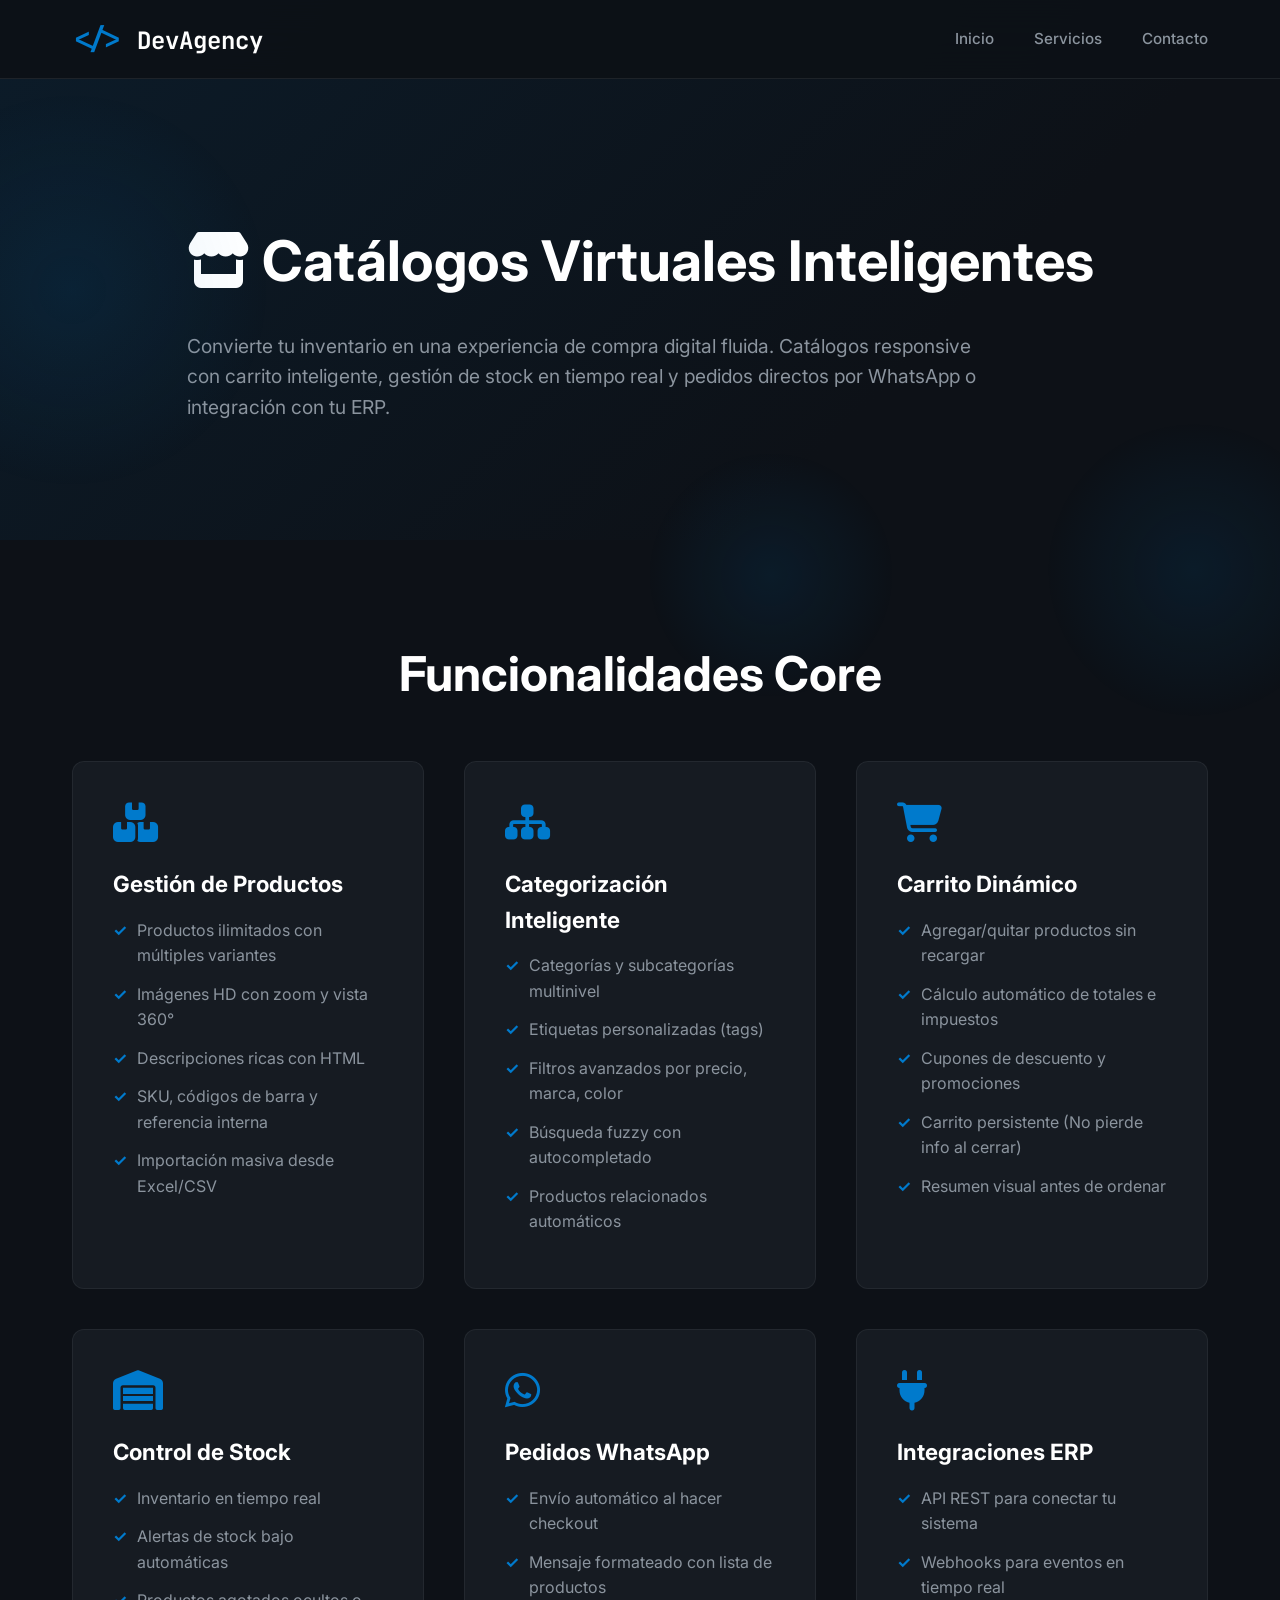
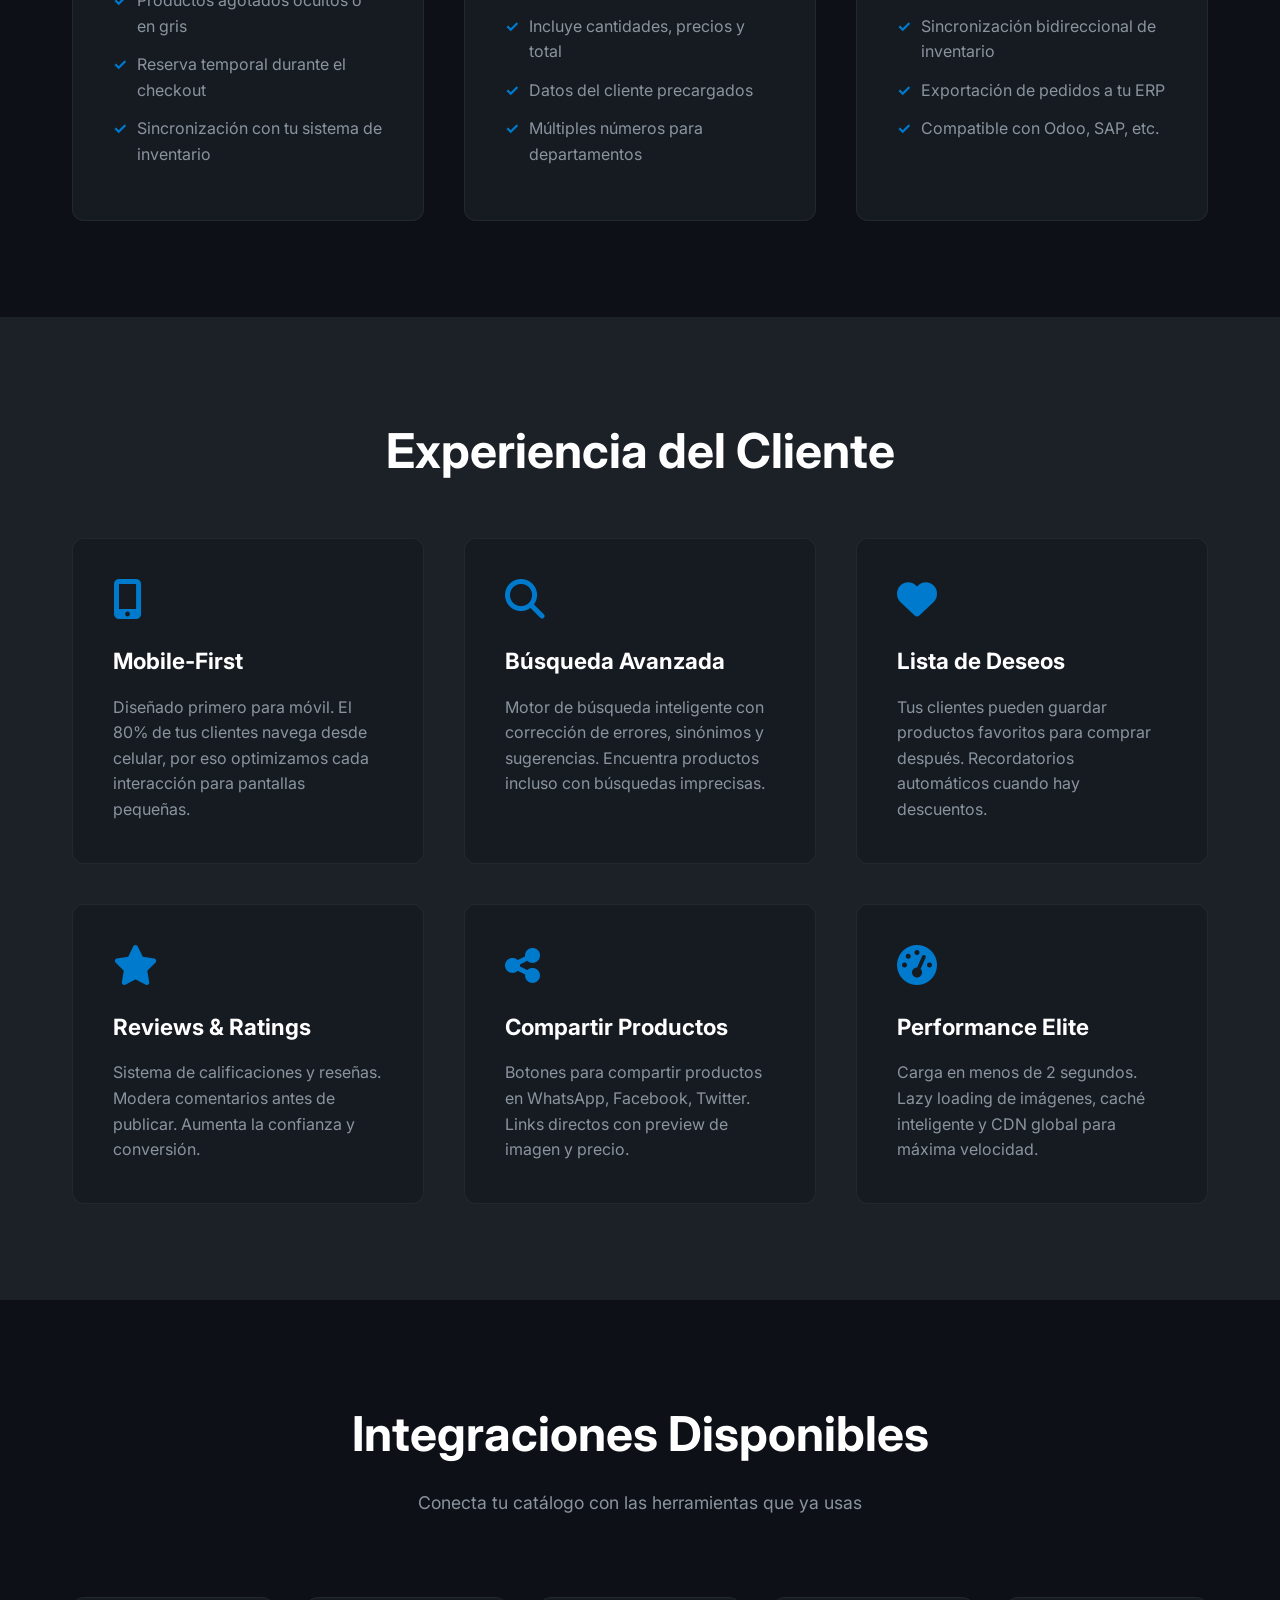
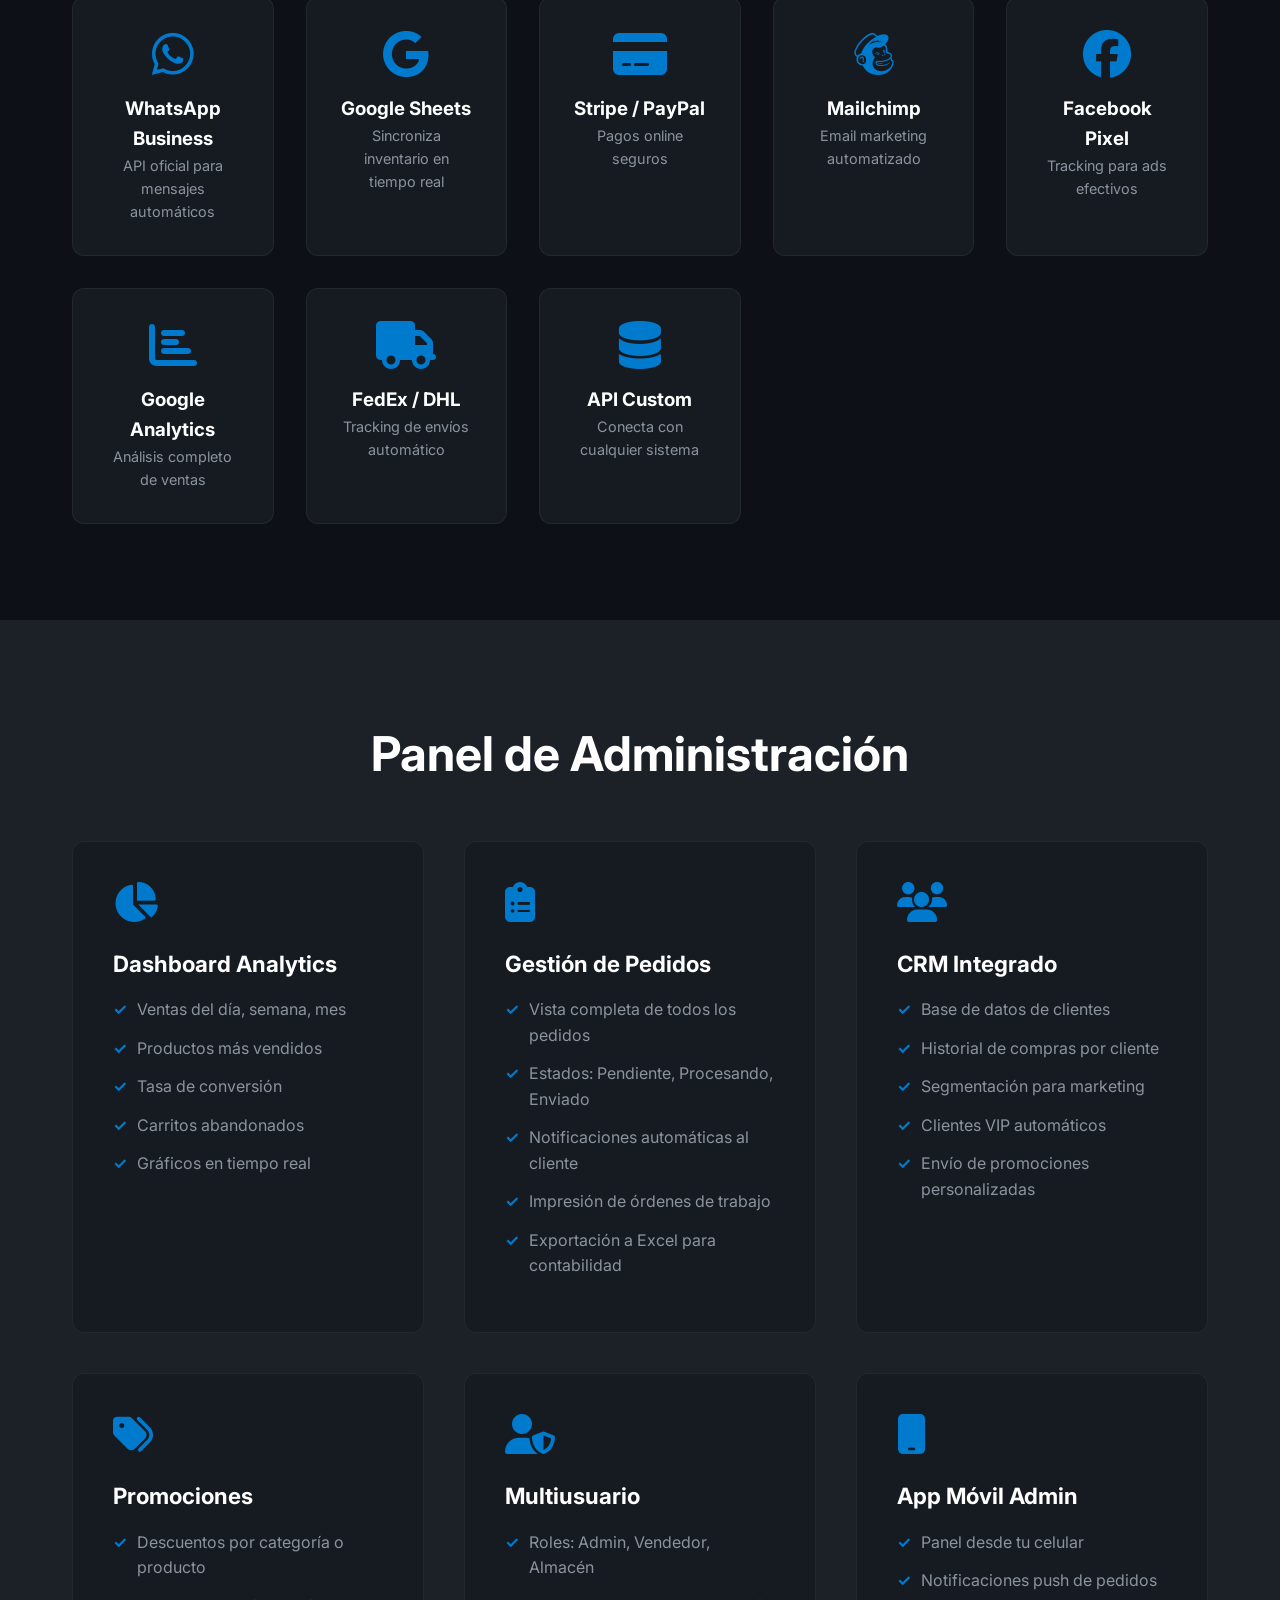
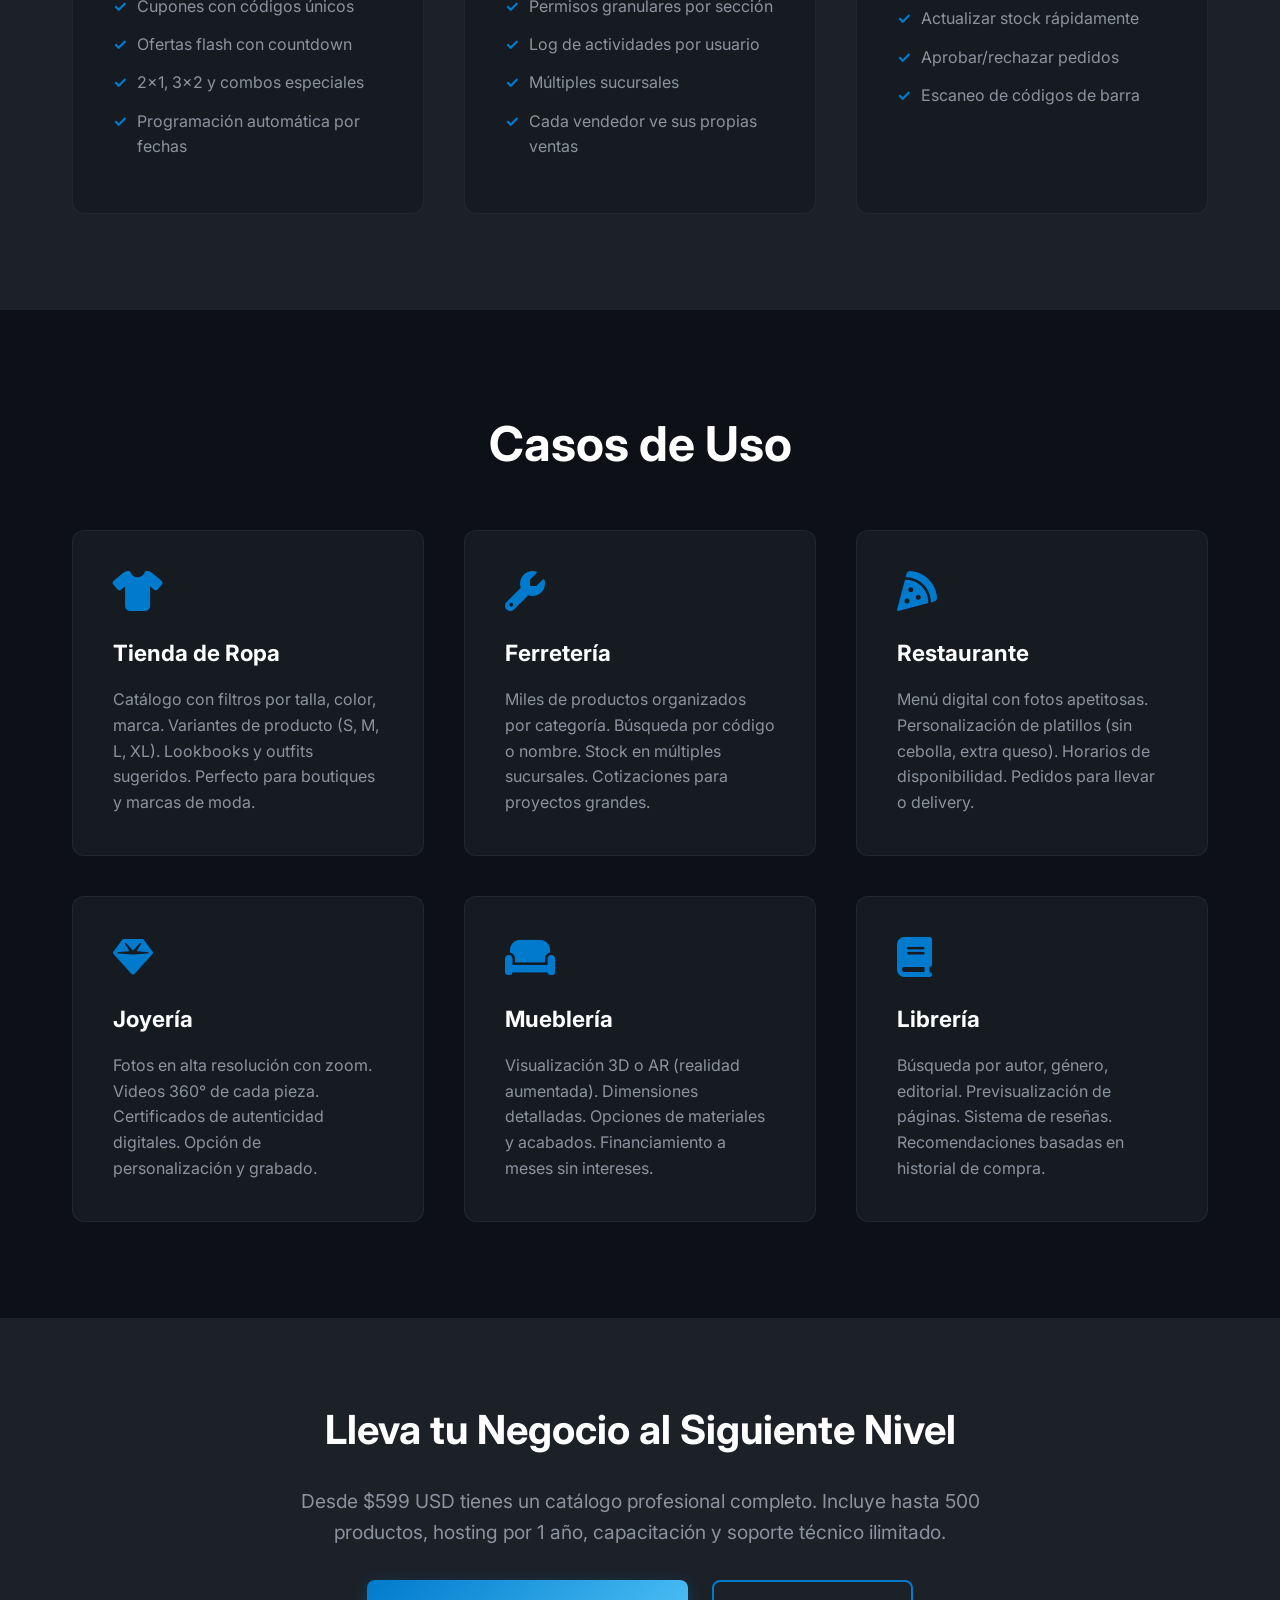
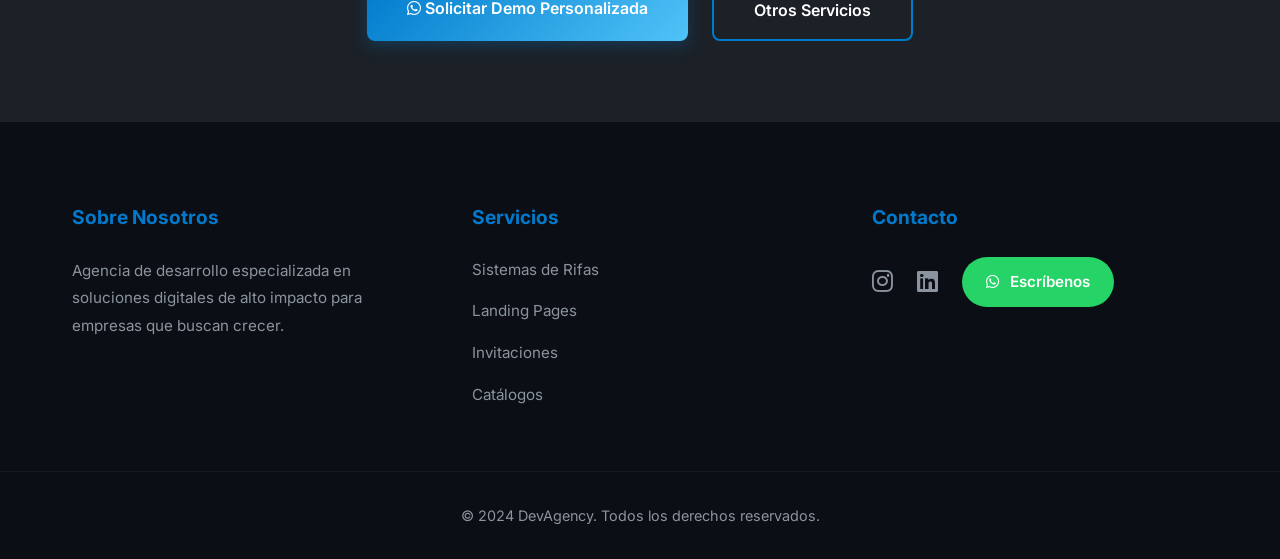
==== catalogos.html @ 26493c9b "Add files via upload" ====
<!DOCTYPE html>
<html lang="es">

<head>
    <meta charset="UTF-8">
    <meta name="viewport" content="width=device-width, initial-scale=1.0">
    <title>Catálogos Virtuales E-commerce | DevAgency</title>
    <link rel="stylesheet" href="style.css">
    <link rel="preconnect" href="https://fonts.googleapis.com">
    <link rel="preconnect" href="https://fonts.gstatic.com" crossorigin>
    <link
        href="https://fonts.googleapis.com/css2?family=Inter:wght@300;400;500;600;700;800&family=JetBrains+Mono:wght@400;700&display=swap"
        rel="stylesheet">
    <link rel="stylesheet" href="https://cdnjs.cloudflare.com/ajax/libs/font-awesome/6.4.0/css/all.min.css">
    <style>
        .service-hero {
            min-height: 60vh;
            display: flex;
            align-items: center;
            padding-top: 100px;
            background: linear-gradient(135deg, rgba(0, 122, 204, 0.1) 0%, rgba(13, 17, 23, 1) 70%);
        }

        .service-hero h1 {
            font-size: 3.5rem;
            margin-bottom: 1.5rem;
        }

        .features-section,
        .integrations-section {
            padding: 6rem 0;
        }

        .features-grid-detailed {
            display: grid;
            grid-template-columns: repeat(auto-fit, minmax(300px, 1fr));
            gap: 2.5rem;
            margin-top: 3rem;
        }

        .feature-card {
            background: var(--card-bg);
            padding: 2.5rem;
            border-radius: 12px;
            border: 1px solid rgba(48, 54, 61, 0.5);
            transition: var(--transition);
        }

        .feature-card:hover {
            border-color: var(--accent-primary);
            transform: translateY(-5px);
            box-shadow: var(--shadow-glow);
        }

        .feature-card i {
            font-size: 2.5rem;
            color: var(--accent-primary);
            margin-bottom: 1.5rem;
            display: block;
        }

        .feature-card h3 {
            font-size: 1.4rem;
            margin-bottom: 1rem;
        }

        .feature-card ul {
            list-style: none;
            padding-left: 0;
        }

        .feature-card li {
            color: var(--text-muted);
            margin-bottom: 0.8rem;
            padding-left: 1.5rem;
            position: relative;
        }

        .feature-card li::before {
            content: '✓';
            position: absolute;
            left: 0;
            color: var(--accent-primary);
            font-weight: bold;
        }

        .cta-section {
            background: var(--surface);
            padding: 5rem 0;
            text-align: center;
        }

        .cta-section h2 {
            font-size: 2.5rem;
            margin-bottom: 1.5rem;
        }

        .integration-grid {
            display: grid;
            grid-template-columns: repeat(auto-fit, minmax(200px, 1fr));
            gap: 2rem;
            margin-top: 3rem;
        }

        .integration-item {
            background: var(--card-bg);
            padding: 2rem;
            border-radius: 12px;
            text-align: center;
            border: 1px solid rgba(48, 54, 61, 0.5);
            transition: var(--transition);
        }

        .integration-item:hover {
            border-color: var(--accent-primary);
            transform: translateY(-5px);
        }

        .integration-item i {
            font-size: 3rem;
            color: var(--accent-primary);
            margin-bottom: 1rem;
        }

        @media (max-width: 768px) {
            .service-hero h1 {
                font-size: 2.5rem;
            }
        }
    </style>
</head>

<body>
    <div class="bg-shapes">
        <div class="shape shape-1"></div>
        <div class="shape shape-2"></div>
        <div class="shape shape-3"></div>
    </div>

    <header>
        <nav class="container">
            <div class="logo">
                <a href="index.html" style="text-decoration: none; color: inherit;">
                    <span class="code-icon">&lt;/&gt;</span> DevAgency
                </a>
            </div>
            <ul class="nav-links">
                <li><a href="index.html">Inicio</a></li>
                <li><a href="index.html#servicios">Servicios</a></li>
                <li><a href="index.html#contacto">Contacto</a></li>
            </ul>
        </nav>
    </header>

    <main>
        <section class="service-hero">
            <div class="container">
                <h1><i class="fas fa-store"></i> Catálogos Virtuales Inteligentes</h1>
                <p style="font-size: 1.2rem; color: var(--text-muted); max-width: 800px;">
                    Convierte tu inventario en una experiencia de compra digital fluida. Catálogos responsive con
                    carrito inteligente, gestión de stock en tiempo real y pedidos directos por WhatsApp o integración
                    con tu ERP.
                </p>
            </div>
        </section>

        <section class="features-section">
            <div class="container">
                <h2 class="section-title">Funcionalidades Core</h2>
                <div class="features-grid-detailed">
                    <div class="feature-card">
                        <i class="fas fa-boxes"></i>
                        <h3>Gestión de Productos</h3>
                        <ul>
                            <li>Productos ilimitados con múltiples variantes</li>
                            <li>Imágenes HD con zoom y vista 360°</li>
                            <li>Descripciones ricas con HTML</li>
                            <li>SKU, códigos de barra y referencia interna</li>
                            <li>Importación masiva desde Excel/CSV</li>
                        </ul>
                    </div>

                    <div class="feature-card">
                        <i class="fas fa-sitemap"></i>
                        <h3>Categorización Inteligente</h3>
                        <ul>
                            <li>Categorías y subcategorías multinivel</li>
                            <li>Etiquetas personalizadas (tags)</li>
                            <li>Filtros avanzados por precio, marca, color</li>
                            <li>Búsqueda fuzzy con autocompletado</li>
                            <li>Productos relacionados automáticos</li>
                        </ul>
                    </div>

                    <div class="feature-card">
                        <i class="fas fa-shopping-cart"></i>
                        <h3>Carrito Dinámico</h3>
                        <ul>
                            <li>Agregar/quitar productos sin recargar</li>
                            <li>Cálculo automático de totales e impuestos</li>
                            <li>Cupones de descuento y promociones</li>
                            <li>Carrito persistente (No pierde info al cerrar)</li>
                            <li>Resumen visual antes de ordenar</li>
                        </ul>
                    </div>

                    <div class="feature-card">
                        <i class="fas fa-warehouse"></i>
                        <h3>Control de Stock</h3>
                        <ul>
                            <li>Inventario en tiempo real</li>
                            <li>Alertas de stock bajo automáticas</li>
                            <li>Productos agotados ocultos o en gris</li>
                            <li>Reserva temporal durante el checkout</li>
                            <li>Sincronización con tu sistema de inventario</li>
                        </ul>
                    </div>

                    <div class="feature-card">
                        <i class="fab fa-whatsapp"></i>
                        <h3>Pedidos WhatsApp</h3>
                        <ul>
                            <li>Envío automático al hacer checkout</li>
                            <li>Mensaje formateado con lista de productos</li>
                            <li>Incluye cantidades, precios y total</li>
                            <li>Datos del cliente precargados</li>
                            <li>Múltiples números para departamentos</li>
                        </ul>
                    </div>

                    <div class="feature-card">
                        <i class="fas fa-plug"></i>
                        <h3>Integraciones ERP</h3>
                        <ul>
                            <li>API REST para conectar tu sistema</li>
                            <li>Webhooks para eventos en tiempo real</li>
                            <li>Sincronización bidireccional de inventario</li>
                            <li>Exportación de pedidos a tu ERP</li>
                            <li>Compatible con Odoo, SAP, etc.</li>
                        </ul>
                    </div>
                </div>
            </div>
        </section>

        <section class="features-section" style="background: var(--surface);">
            <div class="container">
                <h2 class="section-title">Experiencia del Cliente</h2>
                <div class="features-grid-detailed">
                    <div class="feature-card">
                        <i class="fas fa-mobile-alt"></i>
                        <h3>Mobile-First</h3>
                        <p style="color: var(--text-muted);">Diseñado primero para móvil. El 80% de tus clientes navega
                            desde celular, por eso optimizamos cada interacción para pantallas pequeñas.</p>
                    </div>

                    <div class="feature-card">
                        <i class="fas fa-search"></i>
                        <h3>Búsqueda Avanzada</h3>
                        <p style="color: var(--text-muted);">Motor de búsqueda inteligente con corrección de errores,
                            sinónimos y sugerencias. Encuentra productos incluso con búsquedas imprecisas.</p>
                    </div>

                    <div class="feature-card">
                        <i class="fas fa-heart"></i>
                        <h3>Lista de Deseos</h3>
                        <p style="color: var(--text-muted);">Tus clientes pueden guardar productos favoritos para
                            comprar después. Recordatorios automáticos cuando hay descuentos.</p>
                    </div>

                    <div class="feature-card">
                        <i class="fas fa-star"></i>
                        <h3>Reviews & Ratings</h3>
                        <p style="color: var(--text-muted);">Sistema de calificaciones y reseñas. Modera comentarios
                            antes de publicar. Aumenta la confianza y conversión.</p>
                    </div>

                    <div class="feature-card">
                        <i class="fas fa-share-alt"></i>
                        <h3>Compartir Productos</h3>
                        <p style="color: var(--text-muted);">Botones para compartir productos en WhatsApp, Facebook,
                            Twitter. Links directos con preview de imagen y precio.</p>
                    </div>

                    <div class="feature-card">
                        <i class="fas fa-tachometer-alt"></i>
                        <h3>Performance Elite</h3>
                        <p style="color: var(--text-muted);">Carga en menos de 2 segundos. Lazy loading de imágenes,
                            caché inteligente y CDN global para máxima velocidad.</p>
                    </div>
                </div>
            </div>
        </section>

        <section class="integrations-section">
            <div class="container">
                <h2 class="section-title">Integraciones Disponibles</h2>
                <p class="section-subtitle">Conecta tu catálogo con las herramientas que ya usas</p>

                <div class="integration-grid">
                    <div class="integration-item">
                        <i class="fab fa-whatsapp"></i>
                        <h3>WhatsApp Business</h3>
                        <p style="color: var(--text-muted); font-size: 0.9rem;">API oficial para mensajes automáticos
                        </p>
                    </div>

                    <div class="integration-item">
                        <i class="fab fa-google"></i>
                        <h3>Google Sheets</h3>
                        <p style="color: var(--text-muted); font-size: 0.9rem;">Sincroniza inventario en tiempo real</p>
                    </div>

                    <div class="integration-item">
                        <i class="fas fa-credit-card"></i>
                        <h3>Stripe / PayPal</h3>
                        <p style="color: var(--text-muted); font-size: 0.9rem;">Pagos online seguros</p>
                    </div>

                    <div class="integration-item">
                        <i class="fab fa-mailchimp"></i>
                        <h3>Mailchimp</h3>
                        <p style="color: var(--text-muted); font-size: 0.9rem;">Email marketing automatizado</p>
                    </div>

                    <div class="integration-item">
                        <i class="fab fa-facebook"></i>
                        <h3>Facebook Pixel</h3>
                        <p style="color: var(--text-muted); font-size: 0.9rem;">Tracking para ads efectivos</p>
                    </div>

                    <div class="integration-item">
                        <i class="fas fa-chart-bar"></i>
                        <h3>Google Analytics</h3>
                        <p style="color: var(--text-muted); font-size: 0.9rem;">Análisis completo de ventas</p>
                    </div>

                    <div class="integration-item">
                        <i class="fas fa-truck"></i>
                        <h3>FedEx / DHL</h3>
                        <p style="color: var(--text-muted); font-size: 0.9rem;">Tracking de envíos automático</p>
                    </div>

                    <div class="integration-item">
                        <i class="fas fa-database"></i>
                        <h3>API Custom</h3>
                        <p style="color: var(--text-muted); font-size: 0.9rem;">Conecta con cualquier sistema</p>
                    </div>
                </div>
            </div>
        </section>

        <section class="features-section" style="background: var(--surface);">
            <div class="container">
                <h2 class="section-title">Panel de Administración</h2>
                <div class="features-grid-detailed">
                    <div class="feature-card">
                        <i class="fas fa-chart-pie"></i>
                        <h3>Dashboard Analytics</h3>
                        <ul>
                            <li>Ventas del día, semana, mes</li>
                            <li>Productos más vendidos</li>
                            <li>Tasa de conversión</li>
                            <li>Carritos abandonados</li>
                            <li>Gráficos en tiempo real</li>
                        </ul>
                    </div>

                    <div class="feature-card">
                        <i class="fas fa-clipboard-list"></i>
                        <h3>Gestión de Pedidos</h3>
                        <ul>
                            <li>Vista completa de todos los pedidos</li>
                            <li>Estados: Pendiente, Procesando, Enviado</li>
                            <li>Notificaciones automáticas al cliente</li>
                            <li>Impresión de órdenes de trabajo</li>
                            <li>Exportación a Excel para contabilidad</li>
                        </ul>
                    </div>

                    <div class="feature-card">
                        <i class="fas fa-users"></i>
                        <h3>CRM Integrado</h3>
                        <ul>
                            <li>Base de datos de clientes</li>
                            <li>Historial de compras por cliente</li>
                            <li>Segmentación para marketing</li>
                            <li>Clientes VIP automáticos</li>
                            <li>Envío de promociones personalizadas</li>
                        </ul>
                    </div>

                    <div class="feature-card">
                        <i class="fas fa-tags"></i>
                        <h3>Promociones</h3>
                        <ul>
                            <li>Descuentos por categoría o producto</li>
                            <li>Cupones con códigos únicos</li>
                            <li>Ofertas flash con countdown</li>
                            <li>2x1, 3x2 y combos especiales</li>
                            <li>Programación automática por fechas</li>
                        </ul>
                    </div>

                    <div class="feature-card">
                        <i class="fas fa-user-shield"></i>
                        <h3>Multiusuario</h3>
                        <ul>
                            <li>Roles: Admin, Vendedor, Almacén</li>
                            <li>Permisos granulares por sección</li>
                            <li>Log de actividades por usuario</li>
                            <li>Múltiples sucursales</li>
                            <li>Cada vendedor ve sus propias ventas</li>
                        </ul>
                    </div>

                    <div class="feature-card">
                        <i class="fas fa-mobile"></i>
                        <h3>App Móvil Admin</h3>
                        <ul>
                            <li>Panel desde tu celular</li>
                            <li>Notificaciones push de pedidos</li>
                            <li>Actualizar stock rápidamente</li>
                            <li>Aprobar/rechazar pedidos</li>
                            <li>Escaneo de códigos de barra</li>
                        </ul>
                    </div>
                </div>
            </div>
        </section>

        <section class="features-section">
            <div class="container">
                <h2 class="section-title">Casos de Uso</h2>
                <div class="features-grid-detailed">
                    <div class="feature-card">
                        <i class="fas fa-tshirt"></i>
                        <h3>Tienda de Ropa</h3>
                        <p style="color: var(--text-muted);">Catálogo con filtros por talla, color, marca. Variantes de
                            producto (S, M, L, XL). Lookbooks y outfits sugeridos. Perfecto para boutiques y marcas de
                            moda.</p>
                    </div>

                    <div class="feature-card">
                        <i class="fas fa-wrench"></i>
                        <h3>Ferretería</h3>
                        <p style="color: var(--text-muted);">Miles de productos organizados por categoría. Búsqueda por
                            código o nombre. Stock en múltiples sucursales. Cotizaciones para proyectos grandes.</p>
                    </div>

                    <div class="feature-card">
                        <i class="fas fa-pizza-slice"></i>
                        <h3>Restaurante</h3>
                        <p style="color: var(--text-muted);">Menú digital con fotos apetitosas. Personalización de
                            platillos (sin cebolla, extra queso). Horarios de disponibilidad. Pedidos para llevar o
                            delivery.</p>
                    </div>

                    <div class="feature-card">
                        <i class="fas fa-gem"></i>
                        <h3>Joyería</h3>
                        <p style="color: var(--text-muted);">Fotos en alta resolución con zoom. Videos 360° de cada
                            pieza. Certificados de autenticidad digitales. Opción de personalización y grabado.</p>
                    </div>

                    <div class="feature-card">
                        <i class="fas fa-couch"></i>
                        <h3>Mueblería</h3>
                        <p style="color: var(--text-muted);">Visualización 3D o AR (realidad aumentada). Dimensiones
                            detalladas. Opciones de materiales y acabados. Financiamiento a meses sin intereses.</p>
                    </div>

                    <div class="feature-card">
                        <i class="fas fa-book"></i>
                        <h3>Librería</h3>
                        <p style="color: var(--text-muted);">Búsqueda por autor, género, editorial. Previsualización de
                            páginas. Sistema de reseñas. Recomendaciones basadas en historial de compra.</p>
                    </div>
                </div>
            </div>
        </section>

        <section class="cta-section">
            <div class="container">
                <h2>Lleva tu Negocio al Siguiente Nivel</h2>
                <p style="font-size: 1.2rem; color: var(--text-muted); max-width: 700px; margin: 0 auto 2rem;">
                    Desde $599 USD tienes un catálogo profesional completo. Incluye hasta 500 productos, hosting por 1
                    año, capacitación y soporte técnico ilimitado.
                </p>
                <div style="display: flex; gap: 1.5rem; justify-content: center; flex-wrap: wrap;">
                    <a href="https://wa.me/yournumber" class="btn btn-primary">
                        <i class="fab fa-whatsapp"></i> Solicitar Demo Personalizada
                    </a>
                    <a href="index.html#servicios" class="btn btn-outline">Otros Servicios</a>
                </div>
            </div>
        </section>
    </main>

    <footer id="contacto">
        <div class="container footer-grid">
            <div class="footer-col">
                <h4>Sobre Nosotros</h4>
                <p>Agencia de desarrollo especializada en soluciones digitales de alto impacto para empresas que buscan
                    crecer.</p>
            </div>
            <div class="footer-col">
                <h4>Servicios</h4>
                <ul>
                    <li><a href="rifas.html">Sistemas de Rifas</a></li>
                    <li><a href="landings.html">Landing Pages</a></li>
                    <li><a href="invitaciones.html">Invitaciones</a></li>
                    <li><a href="catalogos.html">Catálogos</a></li>
                </ul>
            </div>
            <div class="footer-col">
                <h4>Contacto</h4>
                <div class="social-links">
                    <a href="#" class="social-icon"><i class="fab fa-instagram"></i></a>
                    <a href="#" class="social-icon"><i class="fab fa-linkedin"></i></a>
                    <a href="https://wa.me/yournumber" class="btn-whatsapp">
                        <i class="fab fa-whatsapp"></i> Escríbenos
                    </a>
                </div>
            </div>
        </div>
        <div class="footer-bottom">
            <p>&copy; 2024 DevAgency. Todos los derechos reservados.</p>
        </div>
    </footer>

    <script src="script.js"></script>
</body>

</html>
---- style.css ----
:root {
    --bg-color: #0d1117;
    --card-bg: #161b22;
    --surface: #1c2128;
    --text-main: #c9d1d9;
    --text-muted: #8b949e;
    --accent-primary: #007acc;
    --accent-secondary: #4fc3f7;
    --accent-gradient: linear-gradient(135deg, #007acc 0%, #4fc3f7 100%);
    --white: #ffffff;
    --shadow: 0 8px 32px rgba(0, 0, 0, 0.4);
    --shadow-glow: 0 0 20px rgba(0, 122, 204, 0.3);
    --transition: all 0.4s cubic-bezier(0.4, 0, 0.2, 1);
}

* {
    margin: 0;
    padding: 0;
    box-sizing: border-box;
}

body {
    font-family: 'Inter', sans-serif;
    background-color: var(--bg-color);
    color: var(--text-main);
    line-height: 1.6;
    overflow-x: hidden;
}

.container {
    max-width: 1200px;
    margin: 0 auto;
    padding: 0 2rem;
}

h1,
h2,
h3,
h4 {
    color: var(--white);
    font-weight: 700;
}

/* Floating Background Elements */
.bg-shapes {
    position: fixed;
    width: 100%;
    height: 100%;
    top: 0;
    left: 0;
    z-index: 0;
    pointer-events: none;
    overflow: hidden;
}

.shape {
    position: absolute;
    border-radius: 50%;
    background: radial-gradient(circle, rgba(0, 122, 204, 0.1) 0%, transparent 70%);
    animation: float 20s infinite ease-in-out;
}

.shape-1 {
    width: 400px;
    height: 400px;
    top: 10%;
    left: -10%;
    animation-delay: 0s;
}

.shape-2 {
    width: 300px;
    height: 300px;
    bottom: 20%;
    right: -5%;
    animation-delay: 5s;
}

.shape-3 {
    width: 250px;
    height: 250px;
    top: 50%;
    right: 30%;
    animation-delay: 10s;
}

@keyframes float {

    0%,
    100% {
        transform: translate(0, 0) scale(1);
    }

    25% {
        transform: translate(30px, -30px) scale(1.1);
    }

    50% {
        transform: translate(-20px, 20px) scale(0.9);
    }

    75% {
        transform: translate(20px, 10px) scale(1.05);
    }
}

/* Header & Nav */
header {
    background: rgba(13, 17, 23, 0.95);
    backdrop-filter: blur(20px);
    border-bottom: 1px solid rgba(48, 54, 61, 0.5);
    position: fixed;
    width: 100%;
    top: 0;
    z-index: 1000;
    padding: 1rem 0;
    transition: var(--transition);
}

header.scrolled {
    box-shadow: 0 4px 20px rgba(0, 0, 0, 0.3);
}

nav {
    display: flex;
    justify-content: space-between;
    align-items: center;
    position: relative;
    z-index: 1;
}

.logo {
    font-family: 'JetBrains Mono', monospace;
    font-size: 1.5rem;
    font-weight: 700;
    color: var(--white);
    display: flex;
    align-items: center;
    gap: 0.5rem;
}

.code-icon {
    color: var(--accent-primary);
    font-size: 1.8rem;
}

.nav-links {
    display: flex;
    list-style: none;
    gap: 2.5rem;
}

.nav-links a {
    text-decoration: none;
    color: var(--text-muted);
    font-size: 0.95rem;
    font-weight: 500;
    transition: var(--transition);
    position: relative;
}

.nav-links a::after {
    content: '';
    position: absolute;
    bottom: -5px;
    left: 0;
    width: 0;
    height: 2px;
    background: var(--accent-gradient);
    transition: width 0.3s ease;
}

.nav-links a:hover {
    color: var(--accent-primary);
}

.nav-links a:hover::after {
    width: 100%;
}

/* Hero Section */
.hero {
    min-height: 100vh;
    display: flex;
    align-items: center;
    padding-top: 80px;
    background: radial-gradient(ellipse at top, rgba(0, 122, 204, 0.08) 0%, rgba(13, 17, 23, 1) 60%);
    position: relative;
    z-index: 1;
}

.hero-content {
    text-align: center;
    animation: fadeInUp 1s ease-out;
}

@keyframes fadeInUp {
    from {
        opacity: 0;
        transform: translateY(30px);
    }

    to {
        opacity: 1;
        transform: translateY(0);
    }
}

.hero h1 {
    font-size: 3.8rem;
    margin-bottom: 1.5rem;
    letter-spacing: -1.5px;
    background: linear-gradient(135deg, #ffffff 0%, #4fc3f7 100%);
    -webkit-background-clip: text;
    -webkit-text-fill-color: transparent;
    background-clip: text;
}

.hero p {
    font-size: 1.3rem;
    color: var(--text-muted);
    max-width: 750px;
    margin: 0 auto 3rem;
    line-height: 1.8;
}

.hero-btns {
    display: flex;
    gap: 1.5rem;
    justify-content: center;
    flex-wrap: wrap;
}

.btn {
    display: inline-block;
    padding: 1rem 2.5rem;
    border-radius: 8px;
    text-decoration: none;
    font-weight: 600;
    font-size: 1rem;
    transition: var(--transition);
    border: none;
    cursor: pointer;
    position: relative;
    overflow: hidden;
}

.btn::before {
    content: '';
    position: absolute;
    top: 50%;
    left: 50%;
    width: 0;
    height: 0;
    border-radius: 50%;
    background: rgba(255, 255, 255, 0.1);
    transform: translate(-50%, -50%);
    transition: width 0.6s, height 0.6s;
}

.btn:hover::before {
    width: 300px;
    height: 300px;
}

.btn-primary {
    background: var(--accent-gradient);
    color: var(--white);
    box-shadow: 0 4px 15px rgba(0, 122, 204, 0.3);
}

.btn-primary:hover {
    transform: translateY(-3px);
    box-shadow: 0 8px 25px rgba(0, 122, 204, 0.5);
}

.btn-outline {
    border: 2px solid var(--accent-primary);
    color: var(--white);
    background: transparent;
}

.btn-outline:hover {
    background: rgba(0, 122, 204, 0.1);
    border-color: var(--accent-secondary);
}

/* Stats Section */
.stats {
    padding: 6rem 0;
    background: var(--surface);
    position: relative;
    z-index: 1;
}

.stats-grid {
    display: grid;
    grid-template-columns: repeat(auto-fit, minmax(200px, 1fr));
    gap: 3rem;
    text-align: center;
}

.stat-item {
    animation: fadeIn 1s ease-out;
}

.stat-number {
    font-size: 3.5rem;
    font-weight: 700;
    background: var(--accent-gradient);
    -webkit-background-clip: text;
    -webkit-text-fill-color: transparent;
    background-clip: text;
    display: block;
    margin-bottom: 0.5rem;
}

.stat-label {
    color: var(--text-muted);
    font-size: 1rem;
    text-transform: uppercase;
    letter-spacing: 1px;
}

@keyframes fadeIn {
    from {
        opacity: 0;
    }

    to {
        opacity: 1;
    }
}

/* Services */
.services {
    padding: 8rem 0;
    position: relative;
    z-index: 1;
}

.section-title {
    text-align: center;
    font-size: 3rem;
    margin-bottom: 1rem;
    position: relative;
}

.section-subtitle {
    text-align: center;
    color: var(--text-muted);
    font-size: 1.1rem;
    margin-bottom: 5rem;
    max-width: 600px;
    margin-left: auto;
    margin-right: auto;
}

.services-grid {
    display: grid;
    grid-template-columns: repeat(auto-fit, minmax(280px, 1fr));
    gap: 2.5rem;
}

.service-card {
    background: var(--card-bg);
    border: 1px solid rgba(48, 54, 61, 0.5);
    padding: 3rem 2rem;
    border-radius: 16px;
    text-decoration: none;
    display: block;
    transition: var(--transition);
    position: relative;
    overflow: hidden;
}

.service-card::before {
    content: '';
    position: absolute;
    top: 0;
    left: 0;
    right: 0;
    height: 4px;
    background: var(--accent-gradient);
    transform: scaleX(0);
    transform-origin: left;
    transition: transform 0.4s ease;
}

.service-card:hover::before {
    transform: scaleX(1);
}

.service-card:hover {
    transform: translateY(-8px);
    border-color: var(--accent-primary);
    box-shadow: var(--shadow-glow);
    background: linear-gradient(135deg, rgba(22, 27, 34, 1) 0%, rgba(0, 122, 204, 0.05) 100%);
}

.card-icon {
    font-size: 3rem;
    margin-bottom: 1.5rem;
    background: var(--accent-gradient);
    -webkit-background-clip: text;
    -webkit-text-fill-color: transparent;
    background-clip: text;
    display: inline-block;
}

.service-card h3 {
    font-size: 1.5rem;
    margin-bottom: 1rem;
    color: var(--white);
}

.service-card p {
    color: var(--text-muted);
    font-size: 1rem;
    margin-bottom: 2rem;
    line-height: 1.7;
}

.btn-text {
    color: var(--accent-primary);
    font-weight: 600;
    font-size: 1rem;
    display: inline-flex;
    align-items: center;
    gap: 0.5rem;
    transition: var(--transition);
}

.service-card:hover .btn-text {
    gap: 1rem;
}

/* Process Section */
.process {
    padding: 8rem 0;
    background: var(--surface);
    position: relative;
    z-index: 1;
}

.process-steps {
    display: grid;
    grid-template-columns: repeat(auto-fit, minmax(250px, 1fr));
    gap: 3rem;
    margin-top: 4rem;
}

.process-step {
    text-align: center;
    position: relative;
}

.step-number {
    width: 80px;
    height: 80px;
    border-radius: 50%;
    background: var(--accent-gradient);
    color: var(--white);
    font-size: 2rem;
    font-weight: 700;
    display: flex;
    align-items: center;
    justify-content: center;
    margin: 0 auto 1.5rem;
    box-shadow: var(--shadow-glow);
}

.process-step h3 {
    font-size: 1.3rem;
    margin-bottom: 1rem;
}

.process-step p {
    color: var(--text-muted);
    line-height: 1.7;
}

/* Tech Stack */
.tech-stack {
    padding: 6rem 0;
    position: relative;
    z-index: 1;
}

.tech-icons {
    display: flex;
    justify-content: center;
    flex-wrap: wrap;
    gap: 3rem;
    margin-top: 3rem;
}

.tech-icon {
    font-size: 3.5rem;
    color: var(--text-muted);
    transition: var(--transition);
    cursor: pointer;
}

.tech-icon:hover {
    color: var(--accent-primary);
    transform: scale(1.2) rotate(5deg);
}

/* Footer */
footer {
    background-color: #0b0e14;
    padding: 5rem 0 2rem;
    border-top: 1px solid rgba(48, 54, 61, 0.5);
    position: relative;
    z-index: 1;
}

.footer-grid {
    display: grid;
    grid-template-columns: repeat(auto-fit, minmax(250px, 1fr));
    gap: 4rem;
    margin-bottom: 3rem;
}

.footer-col h4 {
    margin-bottom: 1.5rem;
    font-size: 1.2rem;
    color: var(--accent-primary);
}

.footer-col p {
    color: var(--text-muted);
    font-size: 0.95rem;
    line-height: 1.8;
}

.footer-col ul {
    list-style: none;
}

.footer-col ul li {
    margin-bottom: 1rem;
}

.footer-col ul a {
    text-decoration: none;
    color: var(--text-muted);
    font-size: 0.95rem;
    transition: var(--transition);
    display: inline-block;
}

.footer-col ul a:hover {
    color: var(--accent-primary);
    transform: translateX(5px);
}

.social-links {
    display: flex;
    align-items: center;
    gap: 1.5rem;
    margin-bottom: 2rem;
    flex-wrap: wrap;
}

.social-icon {
    color: var(--text-muted);
    font-size: 1.5rem;
    transition: var(--transition);
    display: inline-block;
}

.social-icon:hover {
    color: var(--accent-primary);
    transform: translateY(-3px);
}

.btn-whatsapp {
    background: #25d366;
    color: white;
    padding: 0.8rem 1.5rem;
    border-radius: 25px;
    text-decoration: none;
    font-size: 0.95rem;
    font-weight: 600;
    display: inline-flex;
    align-items: center;
    gap: 0.7rem;
    transition: var(--transition);
}

.btn-whatsapp:hover {
    background: #1faa52;
    transform: translateY(-2px);
    box-shadow: 0 5px 15px rgba(37, 211, 102, 0.3);
}

.newsletter p {
    margin-bottom: 1rem;
    color: var(--white);
    font-weight: 600;
}

.newsletter-form {
    display: flex;
    background: var(--card-bg);
    border: 1px solid rgba(48, 54, 61, 0.7);
    border-radius: 8px;
    padding: 0.4rem;
    transition: var(--transition);
}

.newsletter-form:focus-within {
    border-color: var(--accent-primary);
    box-shadow: 0 0 0 3px rgba(0, 122, 204, 0.1);
}

.newsletter-form input {
    background: none;
    border: none;
    color: var(--white);
    padding: 0.7rem 1rem;
    flex: 1;
    outline: none;
    font-size: 0.95rem;
}

.newsletter-form button {
    background: var(--accent-gradient);
    border: none;
    color: var(--white);
    padding: 0.7rem 1.5rem;
    border-radius: 6px;
    cursor: pointer;
    transition: var(--transition);
    font-size: 1rem;
}

.newsletter-form button:hover {
    transform: scale(1.05);
}

.footer-bottom {
    text-align: center;
    padding-top: 2rem;
    border-top: 1px solid rgba(48, 54, 61, 0.3);
    color: var(--text-muted);
    font-size: 0.9rem;
}

/* Mobile Responsiveness */
@media (max-width: 768px) {
    .nav-links {
        gap: 1.5rem;
        font-size: 0.85rem;
    }

    .hero h1 {
        font-size: 2.5rem;
    }

    .hero p {
        font-size: 1.1rem;
    }

    .hero-btns {
        flex-direction: column;
        align-items: stretch;
    }

    .btn {
        width: 100%;
        text-align: center;
    }

    .section-title {
        font-size: 2.2rem;
    }

    .services-grid {
        grid-template-columns: 1fr;
        gap: 2rem;
    }

    .service-card {
        padding: 2.5rem 1.5rem;
    }

    .stats-grid {
        grid-template-columns: repeat(2, 1fr);
        gap: 2rem;
    }

    .stat-number {
        font-size: 2.5rem;
    }

    .process-steps {
        grid-template-columns: 1fr;
        gap: 2.5rem;
    }

    .footer-grid {
        grid-template-columns: 1fr;
        gap: 2.5rem;
    }

    .social-links {
        justify-content: center;
    }

    .shape {
        display: none;
    }
}

@media (max-width: 480px) {
    .container {
        padding: 0 1.5rem;
    }

    .hero h1 {
        font-size: 2rem;
    }

    .logo {
        font-size: 1.2rem;
    }

    .nav-links {
        display: none;
    }

    .stats-grid {
        grid-template-columns: 1fr;
    }
}
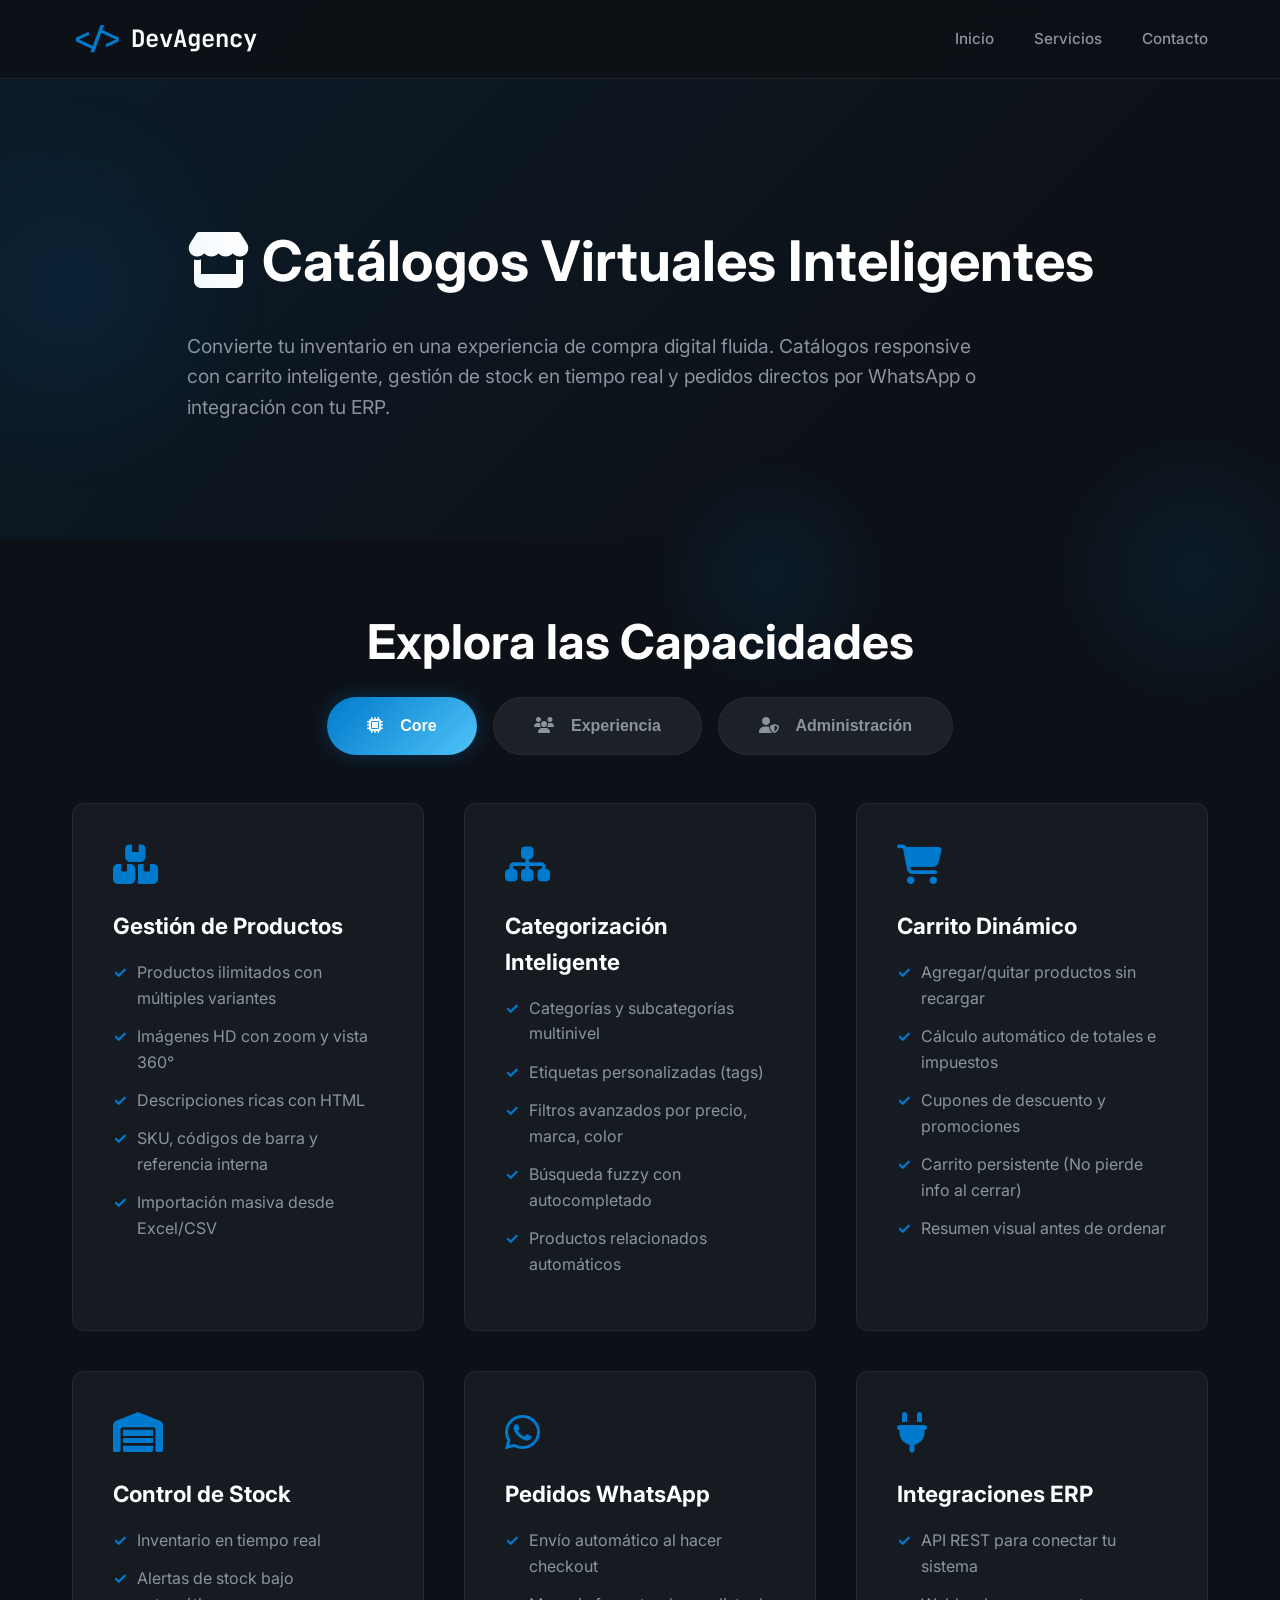
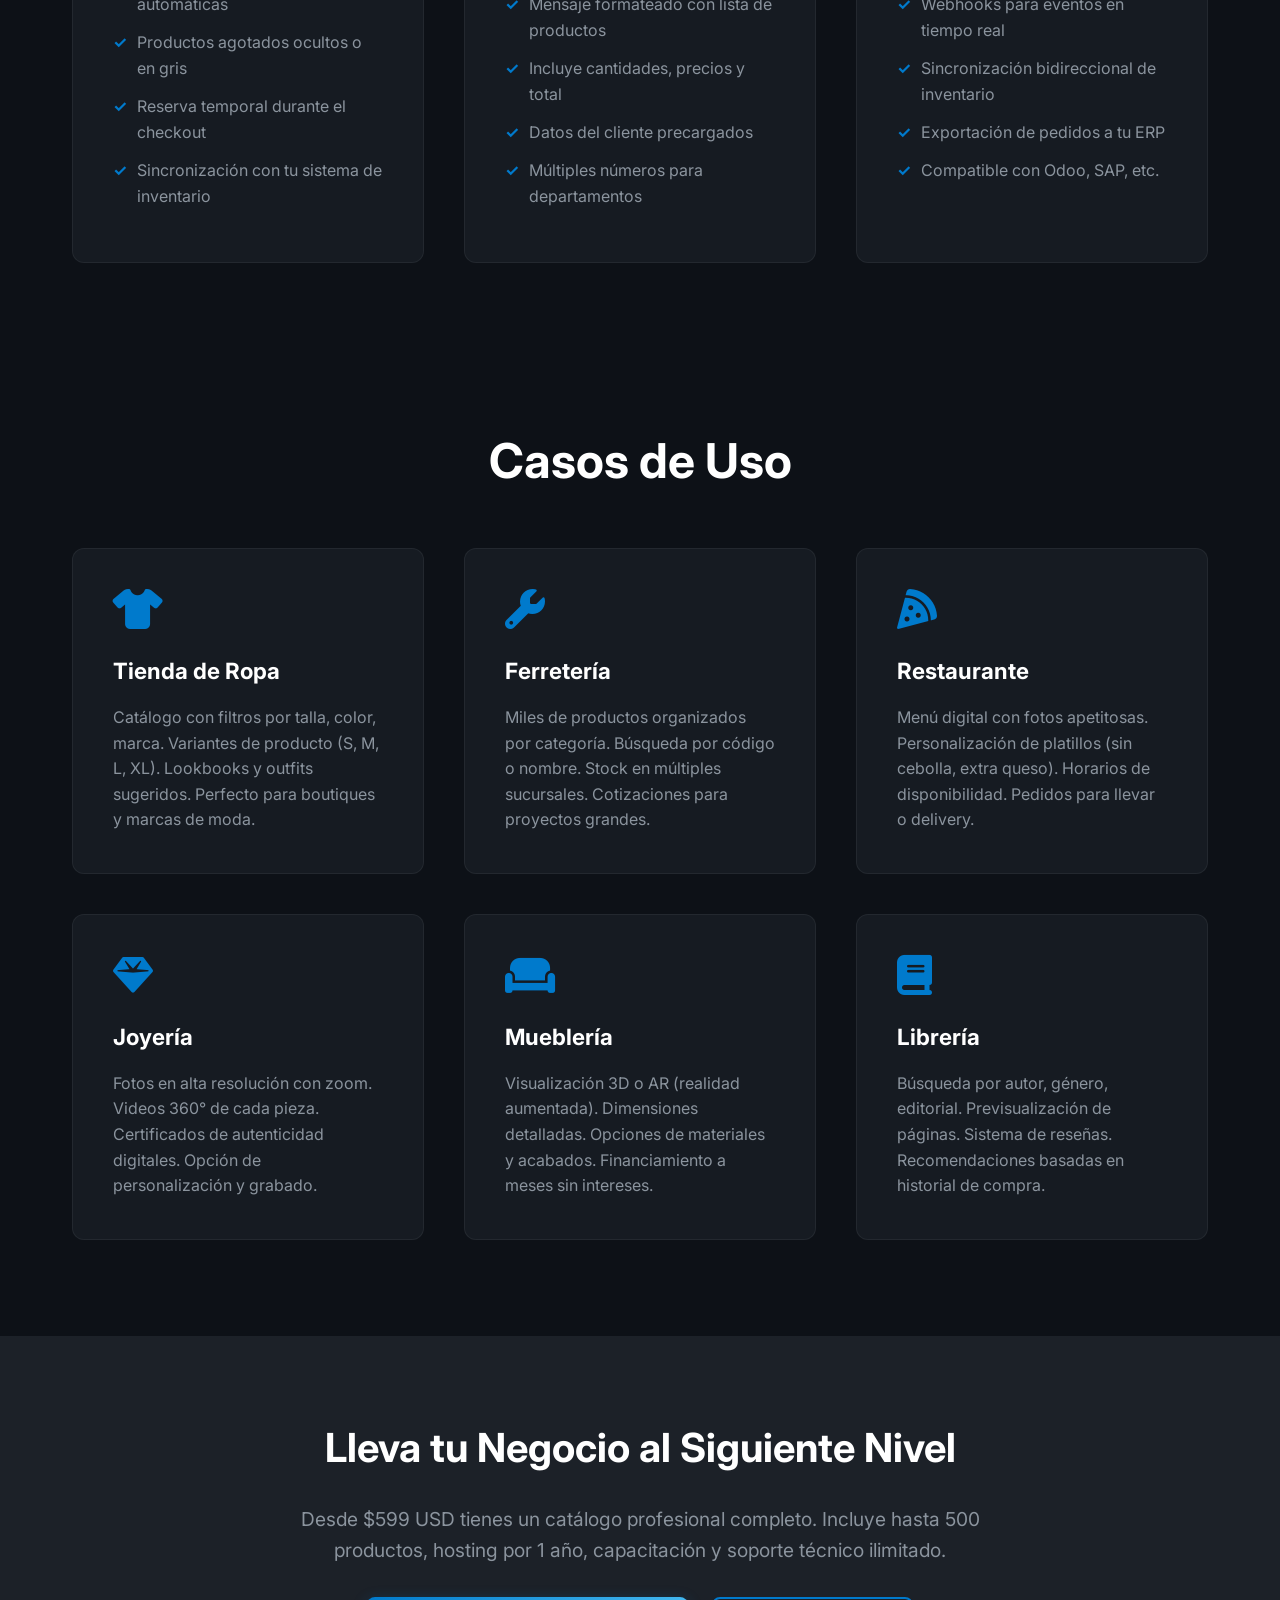
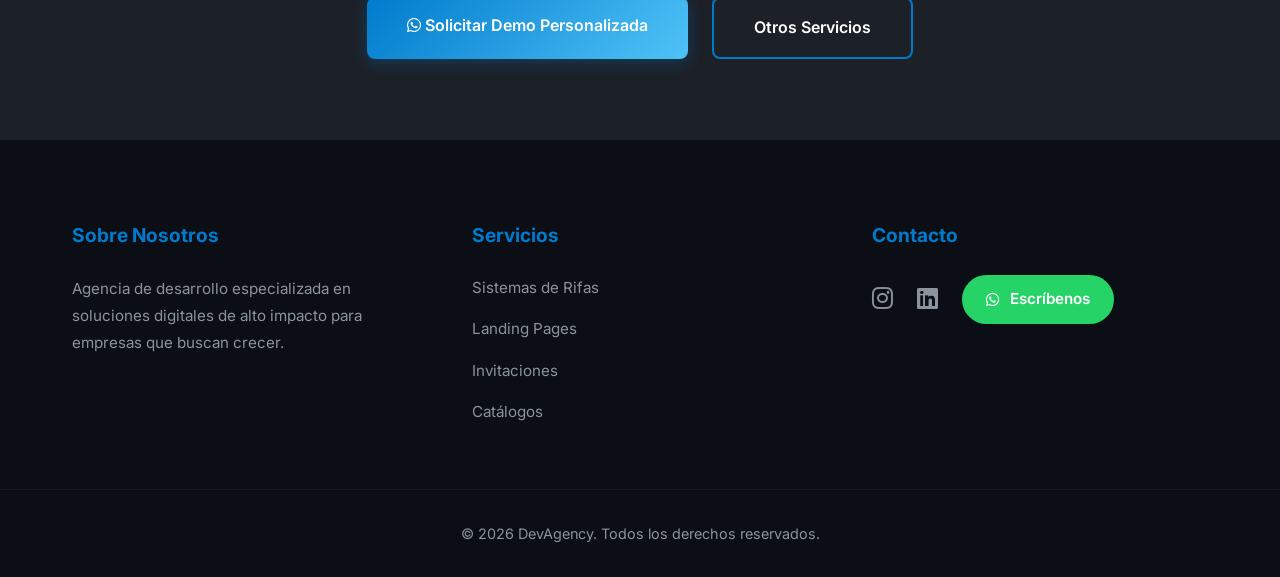
==== commit 3b0591af: "Add files via upload" ====
--- a/catalogos.html
+++ b/catalogos.html
@@ -139,11 +139,9 @@
 
     <header>
         <nav class="container">
-            <div class="logo">
-                <a href="index.html" style="text-decoration: none; color: inherit;">
-                    <span class="code-icon">&lt;/&gt;</span> DevAgency
-                </a>
-            </div>
+            <a href="index.html" class="logo">
+                <span class="code-icon">&lt;/&gt;</span> DevAgency
+            </a>
             <ul class="nav-links">
                 <li><a href="index.html">Inicio</a></li>
                 <li><a href="index.html#servicios">Servicios</a></li>
@@ -164,266 +162,210 @@
             </div>
         </section>
 
-        <section class="features-section">
+        <section class="tabs-container">
             <div class="container">
-                <h2 class="section-title">Funcionalidades Core</h2>
-                <div class="features-grid-detailed">
-                    <div class="feature-card">
-                        <i class="fas fa-boxes"></i>
-                        <h3>Gestión de Productos</h3>
-                        <ul>
-                            <li>Productos ilimitados con múltiples variantes</li>
-                            <li>Imágenes HD con zoom y vista 360°</li>
-                            <li>Descripciones ricas con HTML</li>
-                            <li>SKU, códigos de barra y referencia interna</li>
-                            <li>Importación masiva desde Excel/CSV</li>
-                        </ul>
-                    </div>
-
-                    <div class="feature-card">
-                        <i class="fas fa-sitemap"></i>
-                        <h3>Categorización Inteligente</h3>
-                        <ul>
-                            <li>Categorías y subcategorías multinivel</li>
-                            <li>Etiquetas personalizadas (tags)</li>
-                            <li>Filtros avanzados por precio, marca, color</li>
-                            <li>Búsqueda fuzzy con autocompletado</li>
-                            <li>Productos relacionados automáticos</li>
-                        </ul>
-                    </div>
-
-                    <div class="feature-card">
-                        <i class="fas fa-shopping-cart"></i>
-                        <h3>Carrito Dinámico</h3>
-                        <ul>
-                            <li>Agregar/quitar productos sin recargar</li>
-                            <li>Cálculo automático de totales e impuestos</li>
-                            <li>Cupones de descuento y promociones</li>
-                            <li>Carrito persistente (No pierde info al cerrar)</li>
-                            <li>Resumen visual antes de ordenar</li>
-                        </ul>
-                    </div>
-
-                    <div class="feature-card">
-                        <i class="fas fa-warehouse"></i>
-                        <h3>Control de Stock</h3>
-                        <ul>
-                            <li>Inventario en tiempo real</li>
-                            <li>Alertas de stock bajo automáticas</li>
-                            <li>Productos agotados ocultos o en gris</li>
-                            <li>Reserva temporal durante el checkout</li>
-                            <li>Sincronización con tu sistema de inventario</li>
-                        </ul>
-                    </div>
-
-                    <div class="feature-card">
-                        <i class="fab fa-whatsapp"></i>
-                        <h3>Pedidos WhatsApp</h3>
-                        <ul>
-                            <li>Envío automático al hacer checkout</li>
-                            <li>Mensaje formateado con lista de productos</li>
-                            <li>Incluye cantidades, precios y total</li>
-                            <li>Datos del cliente precargados</li>
-                            <li>Múltiples números para departamentos</li>
-                        </ul>
-                    </div>
-
-                    <div class="feature-card">
-                        <i class="fas fa-plug"></i>
-                        <h3>Integraciones ERP</h3>
-                        <ul>
-                            <li>API REST para conectar tu sistema</li>
-                            <li>Webhooks para eventos en tiempo real</li>
-                            <li>Sincronización bidireccional de inventario</li>
-                            <li>Exportación de pedidos a tu ERP</li>
-                            <li>Compatible con Odoo, SAP, etc.</li>
-                        </ul>
-                    </div>
-                </div>
-            </div>
-        </section>
-
-        <section class="features-section" style="background: var(--surface);">
-            <div class="container">
-                <h2 class="section-title">Experiencia del Cliente</h2>
-                <div class="features-grid-detailed">
-                    <div class="feature-card">
-                        <i class="fas fa-mobile-alt"></i>
-                        <h3>Mobile-First</h3>
-                        <p style="color: var(--text-muted);">Diseñado primero para móvil. El 80% de tus clientes navega
-                            desde celular, por eso optimizamos cada interacción para pantallas pequeñas.</p>
-                    </div>
-
-                    <div class="feature-card">
-                        <i class="fas fa-search"></i>
-                        <h3>Búsqueda Avanzada</h3>
-                        <p style="color: var(--text-muted);">Motor de búsqueda inteligente con corrección de errores,
-                            sinónimos y sugerencias. Encuentra productos incluso con búsquedas imprecisas.</p>
-                    </div>
-
-                    <div class="feature-card">
-                        <i class="fas fa-heart"></i>
-                        <h3>Lista de Deseos</h3>
-                        <p style="color: var(--text-muted);">Tus clientes pueden guardar productos favoritos para
-                            comprar después. Recordatorios automáticos cuando hay descuentos.</p>
-                    </div>
-
-                    <div class="feature-card">
-                        <i class="fas fa-star"></i>
-                        <h3>Reviews & Ratings</h3>
-                        <p style="color: var(--text-muted);">Sistema de calificaciones y reseñas. Modera comentarios
-                            antes de publicar. Aumenta la confianza y conversión.</p>
-                    </div>
-
-                    <div class="feature-card">
-                        <i class="fas fa-share-alt"></i>
-                        <h3>Compartir Productos</h3>
-                        <p style="color: var(--text-muted);">Botones para compartir productos en WhatsApp, Facebook,
-                            Twitter. Links directos con preview de imagen y precio.</p>
-                    </div>
-
-                    <div class="feature-card">
-                        <i class="fas fa-tachometer-alt"></i>
-                        <h3>Performance Elite</h3>
-                        <p style="color: var(--text-muted);">Carga en menos de 2 segundos. Lazy loading de imágenes,
-                            caché inteligente y CDN global para máxima velocidad.</p>
-                    </div>
-                </div>
-            </div>
-        </section>
-
-        <section class="integrations-section">
-            <div class="container">
-                <h2 class="section-title">Integraciones Disponibles</h2>
-                <p class="section-subtitle">Conecta tu catálogo con las herramientas que ya usas</p>
-
-                <div class="integration-grid">
-                    <div class="integration-item">
-                        <i class="fab fa-whatsapp"></i>
-                        <h3>WhatsApp Business</h3>
-                        <p style="color: var(--text-muted); font-size: 0.9rem;">API oficial para mensajes automáticos
-                        </p>
-                    </div>
-
-                    <div class="integration-item">
-                        <i class="fab fa-google"></i>
-                        <h3>Google Sheets</h3>
-                        <p style="color: var(--text-muted); font-size: 0.9rem;">Sincroniza inventario en tiempo real</p>
-                    </div>
-
-                    <div class="integration-item">
-                        <i class="fas fa-credit-card"></i>
-                        <h3>Stripe / PayPal</h3>
-                        <p style="color: var(--text-muted); font-size: 0.9rem;">Pagos online seguros</p>
-                    </div>
-
-                    <div class="integration-item">
-                        <i class="fab fa-mailchimp"></i>
-                        <h3>Mailchimp</h3>
-                        <p style="color: var(--text-muted); font-size: 0.9rem;">Email marketing automatizado</p>
-                    </div>
-
-                    <div class="integration-item">
-                        <i class="fab fa-facebook"></i>
-                        <h3>Facebook Pixel</h3>
-                        <p style="color: var(--text-muted); font-size: 0.9rem;">Tracking para ads efectivos</p>
-                    </div>
-
-                    <div class="integration-item">
-                        <i class="fas fa-chart-bar"></i>
-                        <h3>Google Analytics</h3>
-                        <p style="color: var(--text-muted); font-size: 0.9rem;">Análisis completo de ventas</p>
-                    </div>
-
-                    <div class="integration-item">
-                        <i class="fas fa-truck"></i>
-                        <h3>FedEx / DHL</h3>
-                        <p style="color: var(--text-muted); font-size: 0.9rem;">Tracking de envíos automático</p>
-                    </div>
-
-                    <div class="integration-item">
-                        <i class="fas fa-database"></i>
-                        <h3>API Custom</h3>
-                        <p style="color: var(--text-muted); font-size: 0.9rem;">Conecta con cualquier sistema</p>
-                    </div>
-                </div>
-            </div>
-        </section>
-
-        <section class="features-section" style="background: var(--surface);">
-            <div class="container">
-                <h2 class="section-title">Panel de Administración</h2>
-                <div class="features-grid-detailed">
-                    <div class="feature-card">
-                        <i class="fas fa-chart-pie"></i>
-                        <h3>Dashboard Analytics</h3>
-                        <ul>
-                            <li>Ventas del día, semana, mes</li>
-                            <li>Productos más vendidos</li>
-                            <li>Tasa de conversión</li>
-                            <li>Carritos abandonados</li>
-                            <li>Gráficos en tiempo real</li>
-                        </ul>
-                    </div>
-
-                    <div class="feature-card">
-                        <i class="fas fa-clipboard-list"></i>
-                        <h3>Gestión de Pedidos</h3>
-                        <ul>
-                            <li>Vista completa de todos los pedidos</li>
-                            <li>Estados: Pendiente, Procesando, Enviado</li>
-                            <li>Notificaciones automáticas al cliente</li>
-                            <li>Impresión de órdenes de trabajo</li>
-                            <li>Exportación a Excel para contabilidad</li>
-                        </ul>
-                    </div>
-
-                    <div class="feature-card">
-                        <i class="fas fa-users"></i>
-                        <h3>CRM Integrado</h3>
-                        <ul>
-                            <li>Base de datos de clientes</li>
-                            <li>Historial de compras por cliente</li>
-                            <li>Segmentación para marketing</li>
-                            <li>Clientes VIP automáticos</li>
-                            <li>Envío de promociones personalizadas</li>
-                        </ul>
-                    </div>
-
-                    <div class="feature-card">
-                        <i class="fas fa-tags"></i>
-                        <h3>Promociones</h3>
-                        <ul>
-                            <li>Descuentos por categoría o producto</li>
-                            <li>Cupones con códigos únicos</li>
-                            <li>Ofertas flash con countdown</li>
-                            <li>2x1, 3x2 y combos especiales</li>
-                            <li>Programación automática por fechas</li>
-                        </ul>
-                    </div>
-
-                    <div class="feature-card">
-                        <i class="fas fa-user-shield"></i>
-                        <h3>Multiusuario</h3>
-                        <ul>
-                            <li>Roles: Admin, Vendedor, Almacén</li>
-                            <li>Permisos granulares por sección</li>
-                            <li>Log de actividades por usuario</li>
-                            <li>Múltiples sucursales</li>
-                            <li>Cada vendedor ve sus propias ventas</li>
-                        </ul>
-                    </div>
-
-                    <div class="feature-card">
-                        <i class="fas fa-mobile"></i>
-                        <h3>App Móvil Admin</h3>
-                        <ul>
-                            <li>Panel desde tu celular</li>
-                            <li>Notificaciones push de pedidos</li>
-                            <li>Actualizar stock rápidamente</li>
-                            <li>Aprobar/rechazar pedidos</li>
-                            <li>Escaneo de códigos de barra</li>
-                        </ul>
+                <h2 class="section-title">Explora las Capacidades</h2>
+                <div class="tabs-header">
+                    <button class="tab-btn active" data-tab="core"><i class="fas fa-microchip"></i> Core</button>
+                    <button class="tab-btn" data-tab="experiencia"><i class="fas fa-users"></i> Experiencia</button>
+                    <button class="tab-btn" data-tab="admin"><i class="fas fa-user-shield"></i> Administración</button>
+                </div>
+
+                <div class="tab-content active" id="core">
+                    <div class="features-grid-detailed">
+                        <div class="feature-card">
+                            <i class="fas fa-boxes"></i>
+                            <h3>Gestión de Productos</h3>
+                            <ul>
+                                <li>Productos ilimitados con múltiples variantes</li>
+                                <li>Imágenes HD con zoom y vista 360°</li>
+                                <li>Descripciones ricas con HTML</li>
+                                <li>SKU, códigos de barra y referencia interna</li>
+                                <li>Importación masiva desde Excel/CSV</li>
+                            </ul>
+                        </div>
+                        <!-- ... other core features ... -->
+                        <div class="feature-card">
+                            <i class="fas fa-sitemap"></i>
+                            <h3>Categorización Inteligente</h3>
+                            <ul>
+                                <li>Categorías y subcategorías multinivel</li>
+                                <li>Etiquetas personalizadas (tags)</li>
+                                <li>Filtros avanzados por precio, marca, color</li>
+                                <li>Búsqueda fuzzy con autocompletado</li>
+                                <li>Productos relacionados automáticos</li>
+                            </ul>
+                        </div>
+
+                        <div class="feature-card">
+                            <i class="fas fa-shopping-cart"></i>
+                            <h3>Carrito Dinámico</h3>
+                            <ul>
+                                <li>Agregar/quitar productos sin recargar</li>
+                                <li>Cálculo automático de totales e impuestos</li>
+                                <li>Cupones de descuento y promociones</li>
+                                <li>Carrito persistente (No pierde info al cerrar)</li>
+                                <li>Resumen visual antes de ordenar</li>
+                            </ul>
+                        </div>
+
+                        <div class="feature-card">
+                            <i class="fas fa-warehouse"></i>
+                            <h3>Control de Stock</h3>
+                            <ul>
+                                <li>Inventario en tiempo real</li>
+                                <li>Alertas de stock bajo automáticas</li>
+                                <li>Productos agotados ocultos o en gris</li>
+                                <li>Reserva temporal durante el checkout</li>
+                                <li>Sincronización con tu sistema de inventario</li>
+                            </ul>
+                        </div>
+
+                        <div class="feature-card">
+                            <i class="fab fa-whatsapp"></i>
+                            <h3>Pedidos WhatsApp</h3>
+                            <ul>
+                                <li>Envío automático al hacer checkout</li>
+                                <li>Mensaje formateado con lista de productos</li>
+                                <li>Incluye cantidades, precios y total</li>
+                                <li>Datos del cliente precargados</li>
+                                <li>Múltiples números para departamentos</li>
+                            </ul>
+                        </div>
+
+                        <div class="feature-card">
+                            <i class="fas fa-plug"></i>
+                            <h3>Integraciones ERP</h3>
+                            <ul>
+                                <li>API REST para conectar tu sistema</li>
+                                <li>Webhooks para eventos en tiempo real</li>
+                                <li>Sincronización bidireccional de inventario</li>
+                                <li>Exportación de pedidos a tu ERP</li>
+                                <li>Compatible con Odoo, SAP, etc.</li>
+                            </ul>
+                        </div>
+                    </div>
+                </div>
+
+                <div class="tab-content" id="experiencia">
+                    <div class="features-grid-detailed">
+                        <div class="feature-card">
+                            <i class="fas fa-mobile-alt"></i>
+                            <h3>Mobile-First</h3>
+                            <p style="color: var(--text-muted);">Diseñado primero para móvil. El 80% de tus clientes navega
+                                desde celular, por eso optimizamos cada interacción para pantallas pequeñas.</p>
+                        </div>
+
+                        <div class="feature-card">
+                            <i class="fas fa-search"></i>
+                            <h3>Búsqueda Avanzada</h3>
+                            <p style="color: var(--text-muted);">Motor de búsqueda inteligente con corrección de errores,
+                                sinónimos y sugerencias. Encuentra productos incluso con búsquedas imprecisas.</p>
+                        </div>
+
+                        <div class="feature-card">
+                            <i class="fas fa-heart"></i>
+                            <h3>Lista de Deseos</h3>
+                            <p style="color: var(--text-muted);">Tus clientes pueden guardar productos favoritos para
+                                comprar después. Recordatorios automáticos cuando hay descuentos.</p>
+                        </div>
+
+                        <div class="feature-card">
+                            <i class="fas fa-star"></i>
+                            <h3>Reviews & Ratings</h3>
+                            <p style="color: var(--text-muted);">Sistema de calificaciones y reseñas. Modera comentarios
+                                antes de publicar. Aumenta la confianza y conversión.</p>
+                        </div>
+
+                        <div class="feature-card">
+                            <i class="fas fa-share-alt"></i>
+                            <h3>Compartir Productos</h3>
+                            <p style="color: var(--text-muted);">Botones para compartir productos en WhatsApp, Facebook,
+                                Twitter. Links directos con preview de imagen y precio.</p>
+                        </div>
+
+                        <div class="feature-card">
+                            <i class="fas fa-tachometer-alt"></i>
+                            <h3>Performance Elite</h3>
+                            <p style="color: var(--text-muted);">Carga en menos de 2 segundos. Lazy loading de imágenes,
+                                caché inteligente y CDN global para máxima velocidad.</p>
+                        </div>
+                    </div>
+                </div>
+
+                <div class="tab-content" id="admin">
+                    <div class="features-grid-detailed">
+                        <div class="feature-card">
+                            <i class="fas fa-chart-pie"></i>
+                            <h3>Dashboard Analytics</h3>
+                            <ul>
+                                <li>Ventas del día, semana, mes</li>
+                                <li>Productos más vendidos</li>
+                                <li>Tasa de conversión</li>
+                                <li>Carritos abandonados</li>
+                                <li>Gráficos en tiempo real</li>
+                            </ul>
+                        </div>
+
+                        <div class="feature-card">
+                            <i class="fas fa-clipboard-list"></i>
+                            <h3>Gestión de Pedidos</h3>
+                            <ul>
+                                <li>Vista completa de todos los pedidos</li>
+                                <li>Estados: Pendiente, Procesando, Enviado</li>
+                                <li>Notificaciones automáticas al cliente</li>
+                                <li>Impresión de órdenes de trabajo</li>
+                                <li>Exportación a Excel para contabilidad</li>
+                            </ul>
+                        </div>
+
+                        <div class="feature-card">
+                            <i class="fas fa-users"></i>
+                            <h3>CRM Integrado</h3>
+                            <ul>
+                                <li>Base de datos de clientes</li>
+                                <li>Historial de compras por cliente</li>
+                                <li>Segmentación para marketing</li>
+                                <li>Clientes VIP automáticos</li>
+                                <li>Envío de promociones personalizadas</li>
+                            </ul>
+                        </div>
+
+                        <div class="feature-card">
+                            <i class="fas fa-tags"></i>
+                            <h3>Promociones</h3>
+                            <ul>
+                                <li>Descuentos por categoría o producto</li>
+                                <li>Cupones con códigos únicos</li>
+                                <li>Ofertas flash con countdown</li>
+                                <li>2x1, 3x2 y combos especiales</li>
+                                <li>Programación automática por fechas</li>
+                            </ul>
+                        </div>
+
+                        <div class="feature-card">
+                            <i class="fas fa-user-shield"></i>
+                            <h3>Multiusuario</h3>
+                            <ul>
+                                <li>Roles: Admin, Vendedor, Almacén</li>
+                                <li>Permisos granulares por sección</li>
+                                <li>Log de actividades por usuario</li>
+                                <li>Múltiples sucursales</li>
+                                <li>Cada vendedor ve sus propias ventas</li>
+                            </ul>
+                        </div>
+
+                        <div class="feature-card">
+                            <i class="fas fa-mobile"></i>
+                            <h3>App Móvil Admin</h3>
+                            <ul>
+                                <li>Panel desde tu celular</li>
+                                <li>Notificaciones push de pedidos</li>
+                                <li>Actualizar stock rápidamente</li>
+                                <li>Aprobar/rechazar pedidos</li>
+                                <li>Escaneo de códigos de barra</li>
+                            </ul>
+                        </div>
                     </div>
                 </div>
             </div>
@@ -488,7 +430,7 @@
                     año, capacitación y soporte técnico ilimitado.
                 </p>
                 <div style="display: flex; gap: 1.5rem; justify-content: center; flex-wrap: wrap;">
-                    <a href="https://wa.me/yournumber" class="btn btn-primary">
+                    <a href="https://wa.me/584161143514?text=Hola!%20Me%20interesa%20saber%20m%C3%A1s%20sobre%20el%20Sistema%20de%20Cat%C3%A1logos%20Virtuales." class="btn btn-primary">
                         <i class="fab fa-whatsapp"></i> Solicitar Demo Personalizada
                     </a>
                     <a href="index.html#servicios" class="btn btn-outline">Otros Servicios</a>
@@ -518,14 +460,14 @@
                 <div class="social-links">
                     <a href="#" class="social-icon"><i class="fab fa-instagram"></i></a>
                     <a href="#" class="social-icon"><i class="fab fa-linkedin"></i></a>
-                    <a href="https://wa.me/yournumber" class="btn-whatsapp">
+                    <a href="https://wa.me/584161143514?text=Hola!%20Me%20interesa%20saber%20m%C3%A1s%20sobre%20el%20Sistema%20de%20Cat%C3%A1logos%20Virtuales." class="btn-whatsapp">
                         <i class="fab fa-whatsapp"></i> Escríbenos
                     </a>
                 </div>
             </div>
         </div>
         <div class="footer-bottom">
-            <p>&copy; 2024 DevAgency. Todos los derechos reservados.</p>
+            <p>&copy; 2026 DevAgency. Todos los derechos reservados.</p>
         </div>
     </footer>
 
--- a/style.css
+++ b/style.css
@@ -137,6 +137,7 @@
     display: flex;
     align-items: center;
     gap: 0.5rem;
+    text-decoration: none;
 }
 
 .code-icon {
@@ -715,6 +716,12 @@
     }
 }
 
+@media (min-width: 1025px) {
+    .services-grid, .process-steps {
+        grid-template-columns: repeat(4, 1fr);
+    }
+}
+
 @media (max-width: 480px) {
     .container {
         padding: 0 1.5rem;
@@ -735,4 +742,67 @@
     .stats-grid {
         grid-template-columns: 1fr;
     }
-}+}
+
+/* Tabbed Interface */
+.tabs-container {
+    padding: 4rem 0;
+    position: relative;
+    z-index: 1;
+}
+
+.tabs-header {
+    display: flex;
+    justify-content: center;
+    gap: 1rem;
+    margin-bottom: 3rem;
+    flex-wrap: wrap;
+}
+
+.tab-btn {
+    padding: 1.2rem 2.5rem;
+    background: var(--surface);
+    border: 1px solid rgba(48, 54, 61, 0.5);
+    border-radius: 40px;
+    color: var(--text-muted);
+    font-weight: 600;
+    cursor: pointer;
+    transition: var(--transition);
+    font-size: 1rem;
+}
+
+.tab-btn i {
+    margin-right: 0.8rem;
+}
+
+.tab-btn:hover {
+    border-color: var(--accent-primary);
+    color: var(--white);
+    background: rgba(0, 122, 204, 0.1);
+}
+
+.tab-btn.active {
+    background: var(--accent-gradient);
+    color: var(--white);
+    border: none;
+    box-shadow: var(--shadow-glow);
+}
+
+.tab-content {
+    display: none;
+    animation: fadeIn 0.6s ease;
+}
+
+.tab-content.active {
+    display: block;
+}
+
+@media (max-width: 768px) {
+    .tabs-header {
+        gap: 0.8rem;
+    }
+    .tab-btn {
+        padding: 0.8rem 1.5rem;
+        font-size: 0.9rem;
+    }
+}
